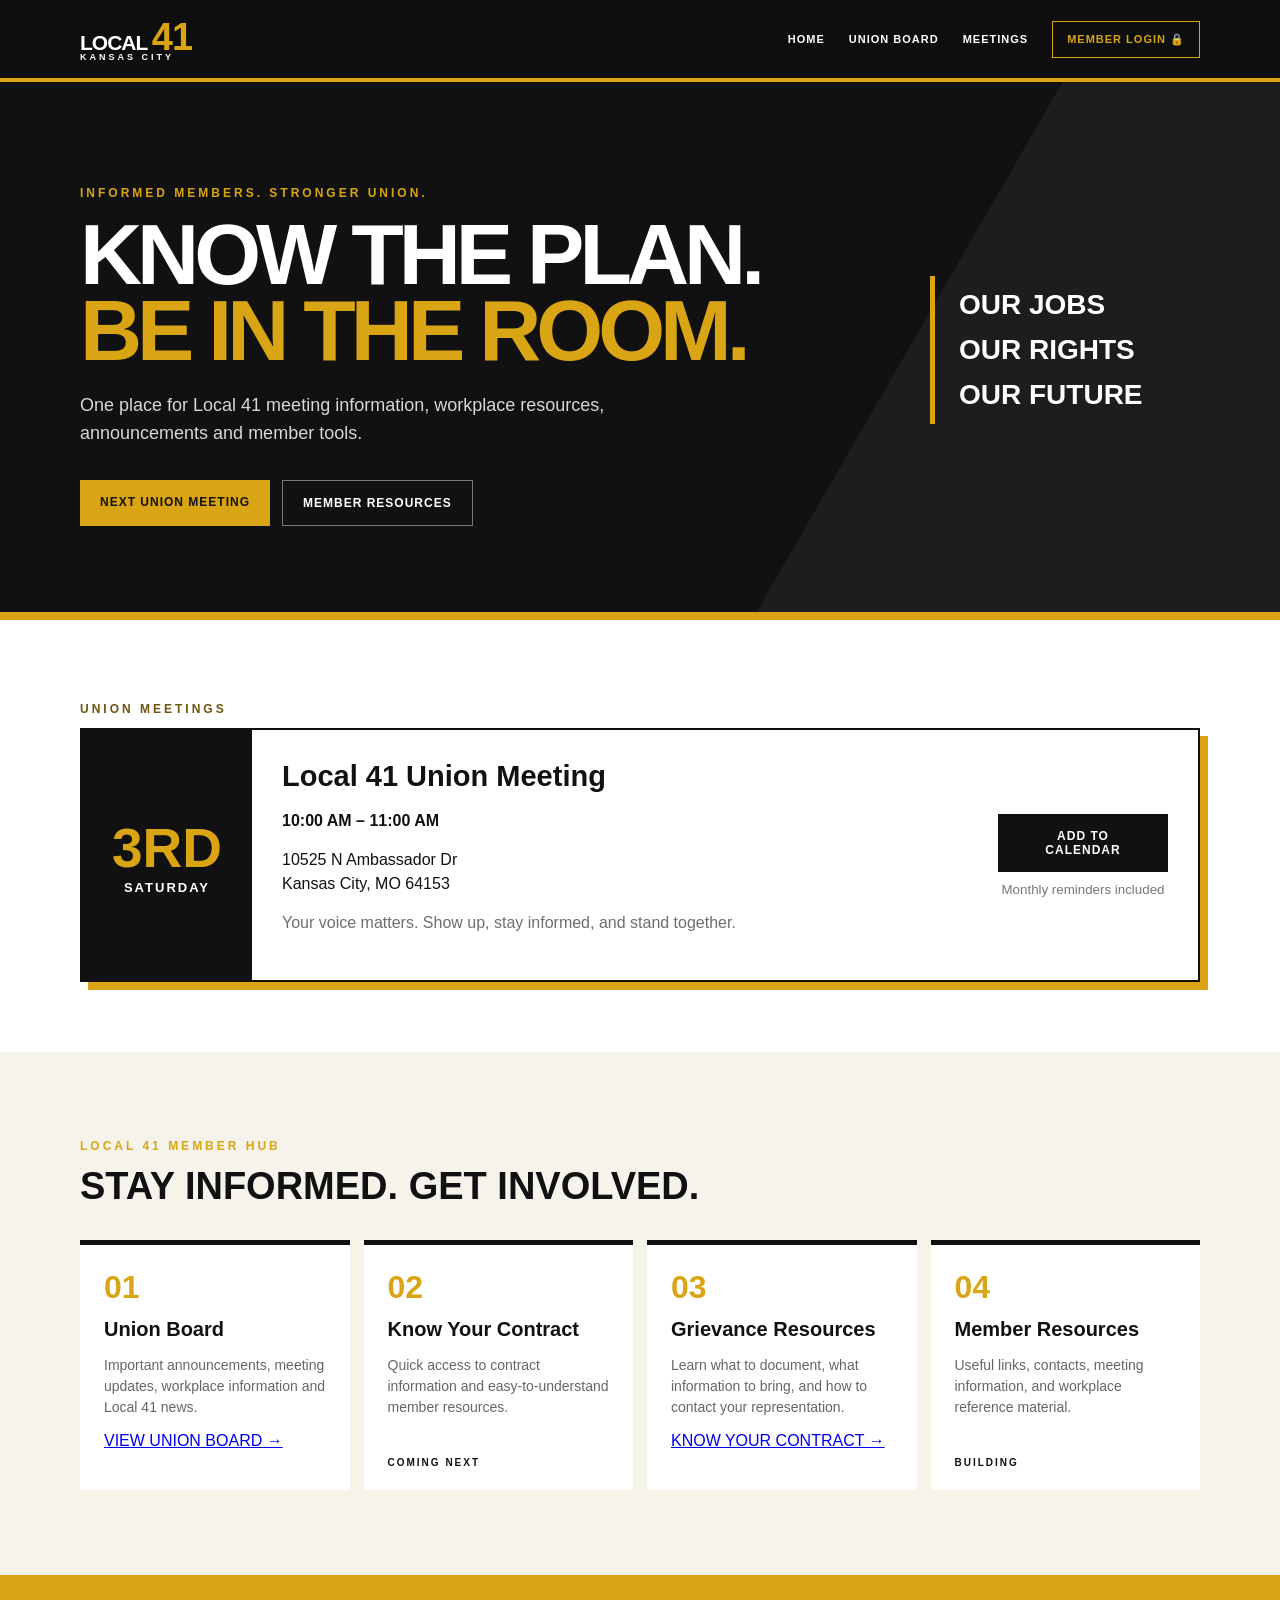
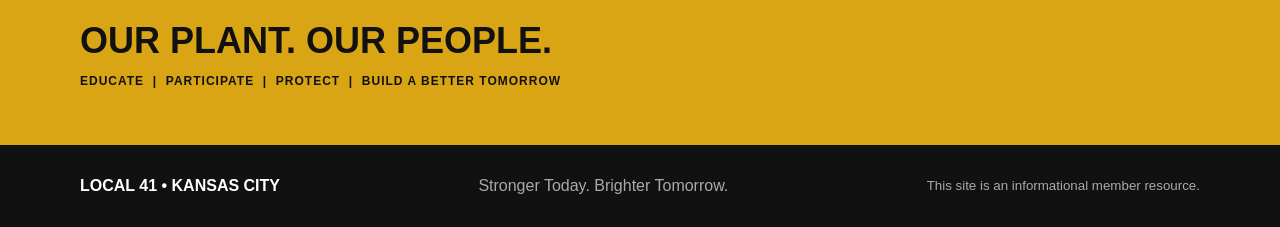
==== index.html @ 480d6f31 "Replace 'COMING NEXT' with contract link" ====
<!doctype html>
<html lang="en">
<head>
  <meta charset="utf-8">
  <meta name="viewport" content="width=device-width,initial-scale=1">
  <meta name="theme-color" content="#111111">

  <title>Local 41 KC | Our Plant. Our People. Our Voice.</title>

  <meta name="description"
        content="Local 41 Kansas City member information, meetings, resources and updates.">

  <link rel="stylesheet" href="style.css">
</head>

<body>

<header class="top">
  <div class="wrap nav">

    <a class="brand" href="#top">
      <span>LOCAL</span> <b>41</b>
      <small>KANSAS CITY</small>
    </a>

    <nav class="nav-links">
  <a href="index.html">HOME</a>
  <a href="board.html">UNION BOARD</a>
  <a href="#meeting">MEETINGS</a>
  <a class="member-login" href="#">MEMBER LOGIN 🔒</a>
</nav>

  </div>
</header>


<main id="top">

  <section class="hero">
    <div class="wrap hero-grid">

      <div>
        <p class="eyebrow">
          INFORMED MEMBERS. STRONGER UNION.
        </p>

        <h1>
          KNOW THE PLAN.<br>
          <em>BE IN THE ROOM.</em>
        </h1>

        <p class="lead">
          One place for Local 41 meeting information,
          workplace resources, announcements and member tools.
        </p>

        <div class="actions">

          <a class="btn gold" href="#meeting">
            NEXT UNION MEETING
          </a>

          <a class="btn outline" href="#resources">
            MEMBER RESOURCES
          </a>

        </div>
      </div>


      <aside class="statement">
        <span>OUR JOBS</span>
        <span>OUR RIGHTS</span>
        <span>OUR FUTURE</span>
      </aside>

    </div>
  </section>


  <section id="meeting" class="meeting">
    <div class="wrap">

      <p class="eyebrow dark">UNION MEETINGS</p>

      <div class="meeting-card">

        <div class="date-box">
          <b>3RD</b>
          <span>SATURDAY</span>
        </div>


        <div class="meeting-info">

          <h2>Local 41 Union Meeting</h2>

          <p>
            <strong>10:00 AM – 11:00 AM</strong>
          </p>

          <p>
            10525 N Ambassador Dr<br>
            Kansas City, MO 64153
          </p>

          <p class="muted">
            Your voice matters. Show up, stay informed,
            and stand together.
          </p>

        </div>


        <div class="meeting-action">

          <a class="btn black"
             href="Local_41_Monthly_Union_Meetings.ics">
            ADD TO CALENDAR
          </a>

          <small>Monthly reminders included</small>

        </div>

      </div>
    </div>
  </section>


  <section class="tools">

    <div class="wrap">

      <p class="eyebrow">LOCAL 41 MEMBER HUB</p>

      <h2>STAY INFORMED. GET INVOLVED.</h2>


      <div class="cards">
        <article>
  <div class="num">01</div>

  <h3>Union Board</h3>

  <p>
    Important announcements, meeting updates,
    workplace information and Local 41 news.
  </p>

  <a class="card-link" href="board.html">
    VIEW UNION BOARD →
  </a>
</article>

        
        <article>
          <div class="num">02</div>

          <h3>Know Your Contract</h3>

          <p>
            Quick access to contract information and
            easy-to-understand member resources.
          </p>

          <span class="soon">COMING NEXT</span>
        </article>


        <article>
          <div class="num">03</div>

          <h3>Grievance Resources</h3>

          <p>
            Learn what to document, what information to bring,
            and how to contact your representation.
          </p>

         <a class="card-link"
   href="contract.html">
  KNOW YOUR CONTRACT →
</a>
        </article>


        <article id="resources">
          <div class="num">04</div>

          <h3>Member Resources</h3>

          <p>
            Useful links, contacts, meeting information,
            and workplace reference material.
          </p>

          <span class="soon">BUILDING</span>
        </article>

      </div>

    </div>
  </section>


  <section class="voice">

    <div class="wrap">

      <h2>
        OUR PLANT. OUR PEOPLE.
        <em>OUR VOICE.</em>
      </h2>

      <p>
        Educate &nbsp;|&nbsp;
        Participate &nbsp;|&nbsp;
        Protect &nbsp;|&nbsp;
        Build a Better Tomorrow
      </p>

    </div>

  </section>

</main>


<footer>

  <div class="wrap">

    <b>LOCAL 41 • KANSAS CITY</b>

    <span>
      Stronger Today. Brighter Tomorrow.
    </span>

    <small>
      This site is an informational member resource.
    </small>

  </div>

</footer>

</body>
</html>
---- style.css ----
:root {
  --black: #111111;
  --gold: #d9a514;
  --paper: #f6f3eb;
  --white: #ffffff;
  --gray: #6e6e6e;
}

* {
  box-sizing: border-box;
}

html {
  scroll-behavior: smooth;
}

body {
  margin: 0;
  font-family: Arial, Helvetica, sans-serif;
  background: var(--paper);
  color: var(--black);
}

.wrap {
  width: min(1120px, calc(100% - 36px));
  margin: auto;
}

/* HEADER */

.top {
  background: #0e0e0e;
  border-bottom: 4px solid var(--gold);
  position: sticky;
  top: 0;
  z-index: 10;
}

.nav {
  height: 78px;
  display: flex;
  align-items: center;
  justify-content: space-between;
}

.brand {
  color: white;
  text-decoration: none;
  font-size: 21px;
  font-weight: 900;
  letter-spacing: -1px;
}

.brand b {
  font-size: 38px;
  color: var(--gold);
}

.brand small {
  display: block;
  font-size: 9px;
  letter-spacing: 3px;
  margin-top: -7px;
}

.nav-btn {
  color: white;
  text-decoration: none;
  border: 1px solid #555;
  padding: 11px 15px;
  font-size: 12px;
  font-weight: 900;
  letter-spacing: 1px;
}

/* HERO */

.hero {
  background:
    linear-gradient(
      120deg,
      #111 0%,
      #111 67%,
      #1d1d1d 67%
    );

  color: white;
  padding: 92px 0 86px;
  border-bottom: 8px solid var(--gold);
}

.hero-grid {
  display: grid;
  grid-template-columns: 1fr 270px;
  gap: 60px;
  align-items: center;
}

.eyebrow {
  color: var(--gold);
  font-size: 12px;
  font-weight: 900;
  letter-spacing: 3px;
}

.hero h1 {
  font-size: clamp(48px, 7vw, 86px);
  line-height: .88;
  margin: 17px 0 24px;
  letter-spacing: -5px;
}

.hero h1 em,
.voice em {
  font-style: normal;
  color: var(--gold);
}

.lead {
  max-width: 650px;
  font-size: 18px;
  line-height: 1.55;
  color: #d7d7d7;
}

.actions {
  display: flex;
  gap: 12px;
  flex-wrap: wrap;
  margin-top: 32px;
}

/* BUTTONS */

.btn {
  display: inline-block;
  padding: 15px 20px;
  text-decoration: none;
  font-size: 12px;
  font-weight: 900;
  letter-spacing: 1px;
  text-align: center;
}

.gold {
  background: var(--gold);
  color: #111;
}

.outline {
  border: 1px solid #777;
  color: white;
}

.black {
  background: #111;
  color: white;
}

/* HERO SIDE MESSAGE */

.statement {
  border-left: 5px solid var(--gold);
  padding-left: 24px;
}

.statement span {
  display: block;
  font-size: 28px;
  font-weight: 900;
  margin: 13px 0;
}

/* MEETING */

.meeting {
  padding: 70px 0;
  background: white;
}

.dark {
  color: #6f5410;
}

.meeting-card {
  border: 2px solid #111;

  display: grid;
  grid-template-columns: 170px 1fr 230px;

  box-shadow: 8px 8px 0 var(--gold);
}

.date-box {
  background: #111;
  color: white;

  display: flex;
  flex-direction: column;
  align-items: center;
  justify-content: center;

  padding: 35px 20px;
}

.date-box b {
  font-size: 55px;
  color: var(--gold);
}

.date-box span {
  font-weight: 900;
  font-size: 13px;
  letter-spacing: 2px;
}

.meeting-info {
  padding: 30px;
}

.meeting-info h2 {
  font-size: 29px;
  margin: 0 0 12px;
}

.meeting-info p {
  line-height: 1.45;
}

.muted {
  color: var(--gray);
}

.meeting-action {
  padding: 30px;

  display: flex;
  flex-direction: column;
  justify-content: center;

  gap: 10px;
}

.meeting-action small {
  text-align: center;
  color: #777;
}

/* MEMBER HUB */

.tools {
  padding: 75px 0 85px;
}

.tools h2 {
  font-size: 38px;
  margin: 8px 0 32px;
}

.cards {
  display: grid;
  grid-template-columns: repeat(4, 1fr);
  gap: 14px;
}

.cards article {
  background: white;
  border-top: 5px solid #111;
  padding: 24px;
  min-height: 250px;
  position: relative;
}

.num {
  color: var(--gold);
  font-size: 32px;
  font-weight: 900;
}

.cards h3 {
  font-size: 20px;
  margin: 12px 0;
}

.cards p {
  color: #666;
  line-height: 1.5;
  font-size: 14px;
}

.soon {
  position: absolute;
  bottom: 22px;
  font-size: 10px;
  font-weight: 900;
  letter-spacing: 2px;
}

/* BOTTOM STATEMENT */

.voice {
  background: var(--gold);
  padding: 45px 0;
}

.voice h2 {
  font-size: 36px;
  margin: 0 0 10px;
}

.voice p {
  font-weight: 900;
  font-size: 12px;
  text-transform: uppercase;
  letter-spacing: 1px;
}

/* FOOTER */

footer {
  background: #111;
  color: white;
  padding: 32px 0;
}

footer .wrap {
  display: flex;
  gap: 20px;
  justify-content: space-between;
  align-items: center;
  flex-wrap: wrap;
}

footer span,
footer small {
  color: #aaa;
}

/* TABLET */

@media (max-width: 780px) {

  .hero {
    padding: 62px 0;
    background: #111;
  }

  .hero-grid {
    grid-template-columns: 1fr;
  }

  .statement {
    display: none;
  }

  .hero h1 {
    letter-spacing: -3px;
  }

  .meeting-card {
    grid-template-columns: 1fr;
    box-shadow: 6px 6px 0 var(--gold);
  }

  .date-box {
    padding: 22px;
  }

  .meeting-action {
    padding-top: 0;
  }

  .cards {
    grid-template-columns: 1fr 1fr;
  }

  .cards article {
    min-height: 220px;
  }
}

/* PHONE */

@media (max-width: 520px) {

  .nav {
    height: 68px;
  }

  .brand b {
    font-size: 31px;
  }

  .hero h1 {
    font-size: 49px;
  }

  .lead {
    font-size: 16px;
  }

  .actions .btn {
    width: 100%;
  }

  .tools h2 {
    font-size: 31px;
  }

  .cards {
    grid-template-columns: 1fr;
  }

  .cards article {
    min-height: 190px;
  }

  .voice h2 {
    font-size: 29px;
  }

  footer .wrap {
    display: block;
  }

  footer span,
  footer small {
    display: block;
    margin-top: 10px;
  }
}
/* =========================================
   LOCAL 41 UNION BOARD
   ========================================= */

.board-hero {
  background: #111;
  color: white;
  padding: 75px 0 65px;
  border-bottom: 8px solid var(--gold);
}

.board-hero h1 {
  font-size: clamp(55px, 8vw, 90px);
  line-height: .9;
  letter-spacing: -5px;
  margin: 12px 0 20px;
}

.board-hero h1 em {
  color: var(--gold);
  font-style: normal;
}

.board-lead {
  color: #d2d2d2;
  font-size: 18px;
  line-height: 1.6;
  max-width: 650px;
}


/* PINNED SECTION */

.board-section {
  background: white;
  padding: 70px 0 80px;
}

.board-heading {
  display: flex;
  justify-content: space-between;
  align-items: end;
  gap: 20px;
  margin-bottom: 30px;
}

.board-heading h2 {
  font-size: 36px;
  margin: 7px 0 0;
}

.live-badge {
  background: var(--gold);
  color: #111;
  padding: 9px 13px;
  font-size: 10px;
  font-weight: 900;
  letter-spacing: 1.5px;
}


/* FEATURED ANNOUNCEMENT */

.announcement {
  display: grid;
  grid-template-columns: 150px 1fr;
  border: 2px solid #111;
  box-shadow: 8px 8px 0 var(--gold);
}

.announcement-date {
  background: #111;
  color: white;
  padding: 35px 20px;

  display: flex;
  flex-direction: column;
  justify-content: flex-start;
  align-items: center;
}

.announcement-date span {
  color: var(--gold);
  font-size: 16px;
  font-weight: 900;
  letter-spacing: 3px;
}

.announcement-date b {
  color: white;
  font-size: 64px;
  line-height: 1;
  margin: 6px 0;
}

.announcement-date small {
  color: #aaa;
  font-size: 12px;
  letter-spacing: 2px;
}

.announcement-body {
  padding: 35px;
}

.announcement-tag {
  display: inline-block;
  color: #111;
  border-bottom: 3px solid var(--gold);
  padding-bottom: 5px;

  font-size: 10px;
  font-weight: 900;
  letter-spacing: 2px;
}

.announcement-body h3 {
  font-size: 31px;
  margin: 15px 0;
}

.announcement-body p {
  color: #5f5f5f;
  line-height: 1.6;
  max-width: 720px;
}

.announcement-location {
  color: #111 !important;
  font-size: 17px;
  border-left: 4px solid var(--gold);
  padding-left: 15px;
  margin: 20px 0;
}

.announcement-body .btn {
  margin-top: 12px;
}


/* LATEST UPDATES */

.latest-updates {
  background: var(--paper);
  padding: 75px 0 85px;
}

.latest-updates h2 {
  font-size: 38px;
  margin: 8px 0 30px;
}

.update-grid {
  display: grid;
  grid-template-columns: repeat(3, 1fr);
  gap: 18px;
}

.update-card {
  background: white;
  border-top: 5px solid #111;
  padding: 27px;
  min-height: 285px;

  transition:
    transform .2s ease,
    box-shadow .2s ease;
}

.update-card:hover {
  transform: translateY(-4px);
  box-shadow: 0 8px 0 var(--gold);
}

.update-date {
  color: #888 !important;
  font-size: 10px !important;
  font-weight: 900;
  letter-spacing: 1.5px;
  margin-top: 18px;
}

.update-card h3 {
  font-size: 22px;
  margin: 10px 0 13px;
}

.update-card p {
  color: #666;
  font-size: 14px;
  line-height: 1.6;
}


/* UNION BOARD MESSAGE */

.board-message {
  background: var(--gold);
  color: #111;
  padding: 55px 0;
}

.board-message p {
  margin: 0 0 13px;
  font-size: 11px;
  font-weight: 900;
  letter-spacing: 2px;
}

.board-message p span {
  margin: 0 8px;
}

.board-message h2 {
  font-size: clamp(30px, 5vw, 48px);
  max-width: 850px;
  line-height: 1;
  margin: 0;
  letter-spacing: -2px;
}

.board-message h2 em {
  display: block;
  color: white;
  font-style: normal;
}


/* UNION BOARD TABLET */

@media (max-width: 780px) {

  .board-hero {
    padding: 55px 0;
  }

  .board-hero h1 {
    letter-spacing: -3px;
  }

  .board-heading {
    align-items: flex-start;
  }

  .announcement {
    grid-template-columns: 120px 1fr;
  }

  .update-grid {
    grid-template-columns: 1fr;
  }

  .update-card {
    min-height: auto;
  }
}


/* UNION BOARD PHONE */

@media (max-width: 520px) {

  .board-hero h1 {
    font-size: 54px;
  }

  .board-heading {
    display: block;
  }

  .board-heading h2 {
    font-size: 29px;
    margin-bottom: 18px;
  }

  .announcement {
    grid-template-columns: 1fr;
    box-shadow: 6px 6px 0 var(--gold);
  }

  .announcement-date {
    padding: 17px;

    flex-direction: row;
    justify-content: center;
    gap: 10px;
  }

  .announcement-date b {
    font-size: 30px;
    margin: 0;
  }

  .announcement-body {
    padding: 25px;
  }

  .announcement-body h3 {
    font-size: 25px;
  }

  .announcement-body .btn {
    width: 100%;
  }

  .latest-updates h2 {
    font-size: 30px;
  }

  .board-message h2 {
    letter-spacing: -1px;
  }

}
/* =========================================
   LOCAL 41 UNION BOARD
   ========================================= */

.board-hero {
  background: #111;
  color: white;
  padding: 75px 0 65px;
  border-bottom: 8px solid var(--gold);
}

.board-hero h1 {
  font-size: clamp(55px, 8vw, 90px);
  line-height: .9;
  letter-spacing: -5px;
  margin: 12px 0 20px;
}

.board-hero h1 em {
  color: var(--gold);
  font-style: normal;
}

.board-lead {
  color: #d2d2d2;
  font-size: 18px;
  line-height: 1.6;
  max-width: 650px;
}


/* PINNED SECTION */

.board-section {
  background: white;
  padding: 70px 0 80px;
}

.board-heading {
  display: flex;
  justify-content: space-between;
  align-items: end;
  gap: 20px;
  margin-bottom: 30px;
}

.board-heading h2 {
  font-size: 36px;
  margin: 7px 0 0;
}

.live-badge {
  background: var(--gold);
  color: #111;
  padding: 9px 13px;
  font-size: 10px;
  font-weight: 900;
  letter-spacing: 1.5px;
}


/* FEATURED ANNOUNCEMENT */

.announcement {
  display: grid;
  grid-template-columns: 150px 1fr;
  border: 2px solid #111;
  box-shadow: 8px 8px 0 var(--gold);
}

.announcement-date {
  background: #111;
  color: white;
  padding: 35px 20px;

  display: flex;
  flex-direction: column;
  justify-content: flex-start;
  align-items: center;
}

.announcement-date span {
  color: var(--gold);
  font-size: 16px;
  font-weight: 900;
  letter-spacing: 3px;
}

.announcement-date b {
  color: white;
  font-size: 64px;
  line-height: 1;
  margin: 6px 0;
}

.announcement-date small {
  color: #aaa;
  font-size: 12px;
  letter-spacing: 2px;
}

.announcement-body {
  padding: 35px;
}

.announcement-tag {
  display: inline-block;
  color: #111;
  border-bottom: 3px solid var(--gold);
  padding-bottom: 5px;

  font-size: 10px;
  font-weight: 900;
  letter-spacing: 2px;
}

.announcement-body h3 {
  font-size: 31px;
  margin: 15px 0;
}

.announcement-body p {
  color: #5f5f5f;
  line-height: 1.6;
  max-width: 720px;
}

.announcement-location {
  color: #111 !important;
  font-size: 17px;
  border-left: 4px solid var(--gold);
  padding-left: 15px;
  margin: 20px 0;
}

.announcement-body .btn {
  margin-top: 12px;
}


/* LATEST UPDATES */

.latest-updates {
  background: var(--paper);
  padding: 75px 0 85px;
}

.latest-updates h2 {
  font-size: 38px;
  margin: 8px 0 30px;
}

.update-grid {
  display: grid;
  grid-template-columns: repeat(3, 1fr);
  gap: 18px;
}

.update-card {
  background: white;
  border-top: 5px solid #111;
  padding: 27px;
  min-height: 285px;

  transition:
    transform .2s ease,
    box-shadow .2s ease;
}

.update-card:hover {
  transform: translateY(-4px);
  box-shadow: 0 8px 0 var(--gold);
}

.update-date {
  color: #888 !important;
  font-size: 10px !important;
  font-weight: 900;
  letter-spacing: 1.5px;
  margin-top: 18px;
}

.update-card h3 {
  font-size: 22px;
  margin: 10px 0 13px;
}

.update-card p {
  color: #666;
  font-size: 14px;
  line-height: 1.6;
}


/* UNION BOARD MESSAGE */

.board-message {
  background: var(--gold);
  color: #111;
  padding: 55px 0;
}

.board-message p {
  margin: 0 0 13px;
  font-size: 11px;
  font-weight: 900;
  letter-spacing: 2px;
}

.board-message p span {
  margin: 0 8px;
}

.board-message h2 {
  font-size: clamp(30px, 5vw, 48px);
  max-width: 850px;
  line-height: 1;
  margin: 0;
  letter-spacing: -2px;
}

.board-message h2 em {
  display: block;
  color: white;
  font-style: normal;
}


/* UNION BOARD TABLET */

@media (max-width: 780px) {

  .board-hero {
    padding: 55px 0;
  }

  .board-hero h1 {
    letter-spacing: -3px;
  }

  .board-heading {
    align-items: flex-start;
  }

  .announcement {
    grid-template-columns: 120px 1fr;
  }

  .update-grid {
    grid-template-columns: 1fr;
  }

  .update-card {
    min-height: auto;
  }
}


/* UNION BOARD PHONE */

@media (max-width: 520px) {

  .board-hero h1 {
    font-size: 54px;
  }

  .board-heading {
    display: block;
  }

  .board-heading h2 {
    font-size: 29px;
    margin-bottom: 18px;
  }

  .announcement {
    grid-template-columns: 1fr;
    box-shadow: 6px 6px 0 var(--gold);
  }

  .announcement-date {
    padding: 17px;

    flex-direction: row;
    justify-content: center;
    gap: 10px;
  }

  .announcement-date b {
    font-size: 30px;
    margin: 0;
  }

  .announcement-body {
    padding: 25px;
  }

  .announcement-body h3 {
    font-size: 25px;
  }

  .announcement-body .btn {
    width: 100%;
  }

  .latest-updates h2 {
    font-size: 30px;
  }

  .board-message h2 {
    letter-spacing: -1px;
  }

}
/* =========================================
   SITE NAVIGATION
   ========================================= */

.nav-links {
  display: flex;
  align-items: center;
  gap: 24px;
}

.nav-links a {
  color: white;
  text-decoration: none;
  font-size: 11px;
  font-weight: 900;
  letter-spacing: 1px;
  transition: color .2s ease;
}

.nav-links a:hover {
  color: var(--gold);
}

.nav-links .member-login {
  border: 1px solid var(--gold);
  color: var(--gold);
  padding: 11px 14px;
}

.nav-links .member-login:hover {
  background: var(--gold);
  color: #111;
}


/* TABLET / PHONE NAV */

@media (max-width: 720px) {

  .nav {
    height: auto;
    min-height: 72px;
    padding: 12px 0;
    gap: 15px;
  }

  .nav-links {
    gap: 8px;
  }

  .nav-links a {
    display: none;
  }

  .nav-links a[href*="meeting"],
  .nav-links .member-login {
    display: block;
  }

  .nav-links a[href*="meeting"] {
    font-size: 10px;
  }

  .nav-links .member-login {
    font-size: 9px;
    padding: 9px 10px;
  }
}


@media (max-width: 430px) {

  .brand span {
    font-size: 16px;
  }

  .brand b {
    font-size: 29px;
  }

  .brand small {
    font-size: 7px;
    letter-spacing: 2px;
  }

  .nav-links {
    gap: 6px;
  }

  .nav-links a[href*="meeting"] {
    display: none;
  }
}
/* =========================================
   KNOW YOUR CONTRACT
   ========================================= */

.contract-hero {
  background: #111;
  color: white;
  padding: 80px 0 70px;
  border-bottom: 8px solid var(--gold);
}

.contract-hero h1 {
  font-size: clamp(50px, 8vw, 88px);
  line-height: .9;
  letter-spacing: -5px;
  margin: 15px 0 22px;
}

.contract-hero h1 em {
  color: var(--gold);
  font-style: normal;
}

.contract-lead {
  color: #d2d2d2;
  font-size: 18px;
  line-height: 1.6;
  max-width: 700px;
}


/* SEARCH */

.contract-search-section {
  background: var(--gold);
  padding: 35px 0;
}

.contract-search-section label {
  display: block;
  font-size: 11px;
  font-weight: 900;
  letter-spacing: 2px;
  margin-bottom: 10px;
}

.contract-search-section input {
  width: 100%;
  padding: 18px;
  border: 2px solid #111;
  background: white;
  font-size: 16px;
}

.topic-links {
  display: flex;
  flex-wrap: wrap;
  gap: 9px;
  margin-top: 15px;
}

.topic-links button {
  border: 1px solid #111;
  background: transparent;
  padding: 9px 12px;
  font-size: 10px;
  font-weight: 900;
  cursor: pointer;
}

.topic-links button:hover {
  background: #111;
  color: white;
}


/* CONTRACT SECTIONS */

.contract-section {
  background: white;
  padding: 65px 0;
}

.contract-section.alt {
  background: var(--paper);
}

.contract-heading {
  display: flex;
  justify-content: space-between;
  align-items: end;
  gap: 20px;
  margin-bottom: 24px;
}

.article-number {
  color: var(--gold);
  font-size: 12px;
  font-weight: 900;
  letter-spacing: 3px;
  margin: 0;
}

.contract-heading h2 {
  font-size: 36px;
  margin: 8px 0 0;
}

.contract-tag {
  background: #111;
  color: white;
  padding: 9px 12px;
  font-size: 10px;
  font-weight: 900;
  letter-spacing: 1px;
}

.contract-panel {
  border: 2px solid #111;
}

.member-guide {
  padding: 30px;
}

.guide-label {
  color: #765c0b;
  font-size: 10px;
  font-weight: 900;
  letter-spacing: 2px;
}

.member-guide h3 {
  font-size: 27px;
  margin: 10px 0 14px;
}

.member-guide p {
  color: #5e5e5e;
  line-height: 1.6;
  max-width: 850px;
}


/* READ ALOUD */

.read-controls {
  background: #111;
  padding: 15px 30px;

  display: flex;
  flex-wrap: wrap;
  gap: 9px;
}

.read-controls button {
  background: transparent;
  color: white;
  border: 1px solid #777;
  padding: 10px 12px;
  font-size: 10px;
  font-weight: 900;
  cursor: pointer;
}

.read-controls button:hover {
  border-color: var(--gold);
  color: var(--gold);
}


/* EXPAND CONTRACT */

.contract-panel details {
  border-top: 2px solid #111;
}

.contract-panel summary {
  cursor: pointer;
  padding: 20px 30px;
  font-size: 11px;
  font-weight: 900;
  letter-spacing: 1.5px;
}

.contract-panel summary:hover {
  background: var(--gold);
}

.contract-language {
  background: #f8f8f8;
  padding: 10px 30px 30px;
}

.contract-language p {
  max-width: 850px;
  line-height: 1.7;
}


/* NOTICE */

.contract-notice {
  background: var(--gold);
  padding: 50px 0;
}

.contract-notice h2 {
  font-size: 30px;
  margin: 0 0 12px;
}

.contract-notice p {
  max-width: 800px;
  line-height: 1.6;
}


/* CONTRACT MOBILE */

@media (max-width: 600px) {

  .contract-hero {
    padding: 55px 0;
  }

  .contract-hero h1 {
    font-size: 49px;
    letter-spacing: -3px;
  }

  .contract-heading {
    display: block;
  }

  .contract-heading h2 {
    font-size: 28px;
    margin-bottom: 15px;
  }

  .contract-tag {
    display: inline-block;
  }

  .member-guide {
    padding: 23px;
  }

  .read-controls {
    padding: 15px 23px;
  }

  .read-controls button {
    width: 100%;
  }

  .contract-panel summary {
    padding: 18px 23px;
  }

  .contract-language {
    padding: 5px 23px 25px;
  }
}
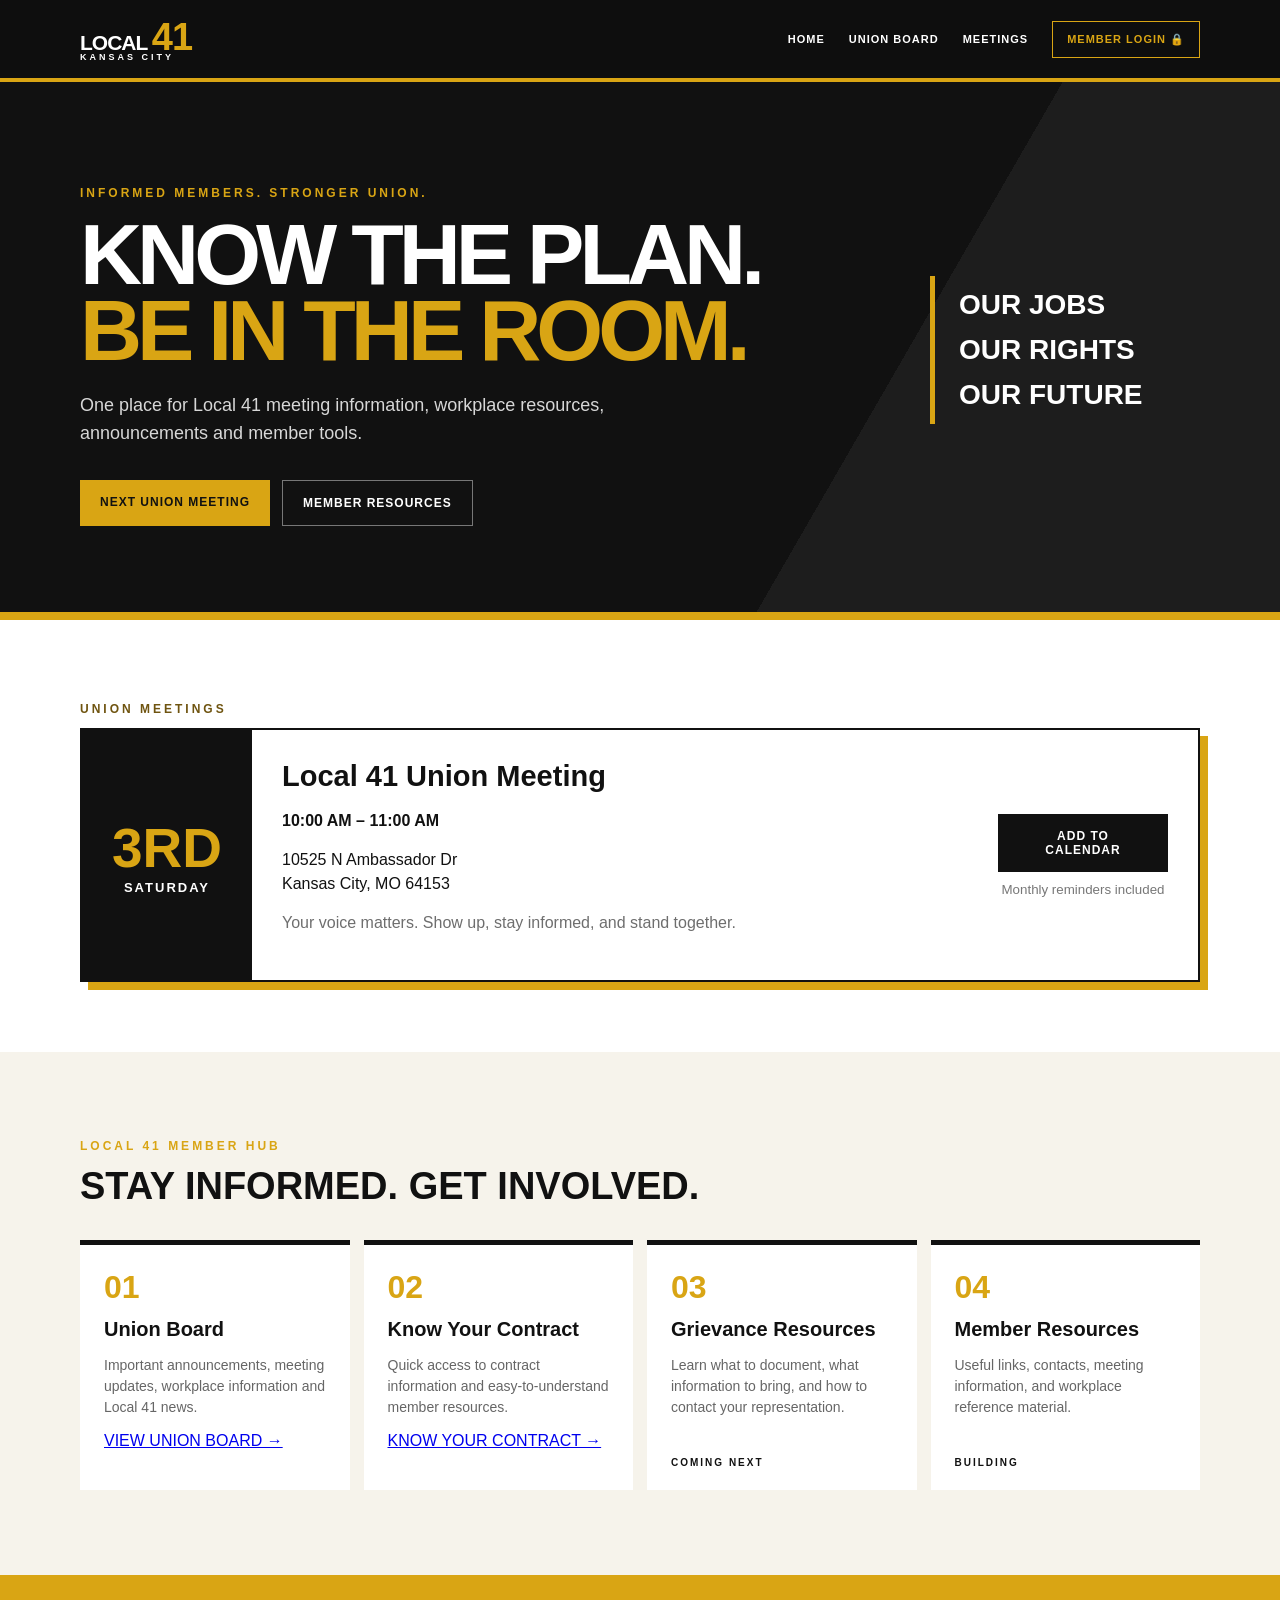
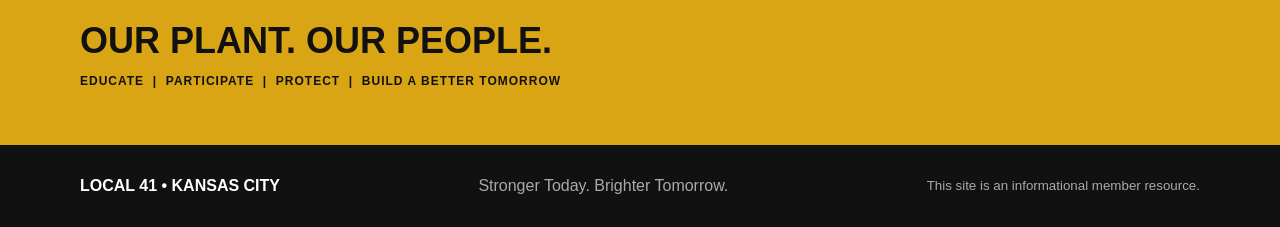
==== commit 74e90ae4: "Refactor articles 02 and 03 in index.html Reformatted HTML structure for articles 02 and 03, improvi" ====
--- a/index.html
+++ b/index.html
@@ -154,35 +154,35 @@
 </article>
 
         
-        <article>
-          <div class="num">02</div>
-
-          <h3>Know Your Contract</h3>
-
-          <p>
-            Quick access to contract information and
-            easy-to-understand member resources.
-          </p>
-
-          <span class="soon">COMING NEXT</span>
-        </article>
-
-
-        <article>
-          <div class="num">03</div>
-
-          <h3>Grievance Resources</h3>
-
-          <p>
-            Learn what to document, what information to bring,
-            and how to contact your representation.
-          </p>
-
-         <a class="card-link"
-   href="contract.html">
-  KNOW YOUR CONTRACT →
-</a>
-        </article>
+       <article>
+  <div class="num">02</div>
+
+  <h3>Know Your Contract</h3>
+
+  <p>
+    Quick access to contract information and
+    easy-to-understand member resources.
+  </p>
+
+  <a class="card-link"
+     href="contract.html">
+    KNOW YOUR CONTRACT →
+  </a>
+</article>
+
+
+       <article>
+  <div class="num">03</div>
+
+  <h3>Grievance Resources</h3>
+
+  <p>
+    Learn what to document, what information to bring,
+    and how to contact your representation.
+  </p>
+
+  <span class="soon">COMING NEXT</span>
+</article>
 
 
         <article id="resources">
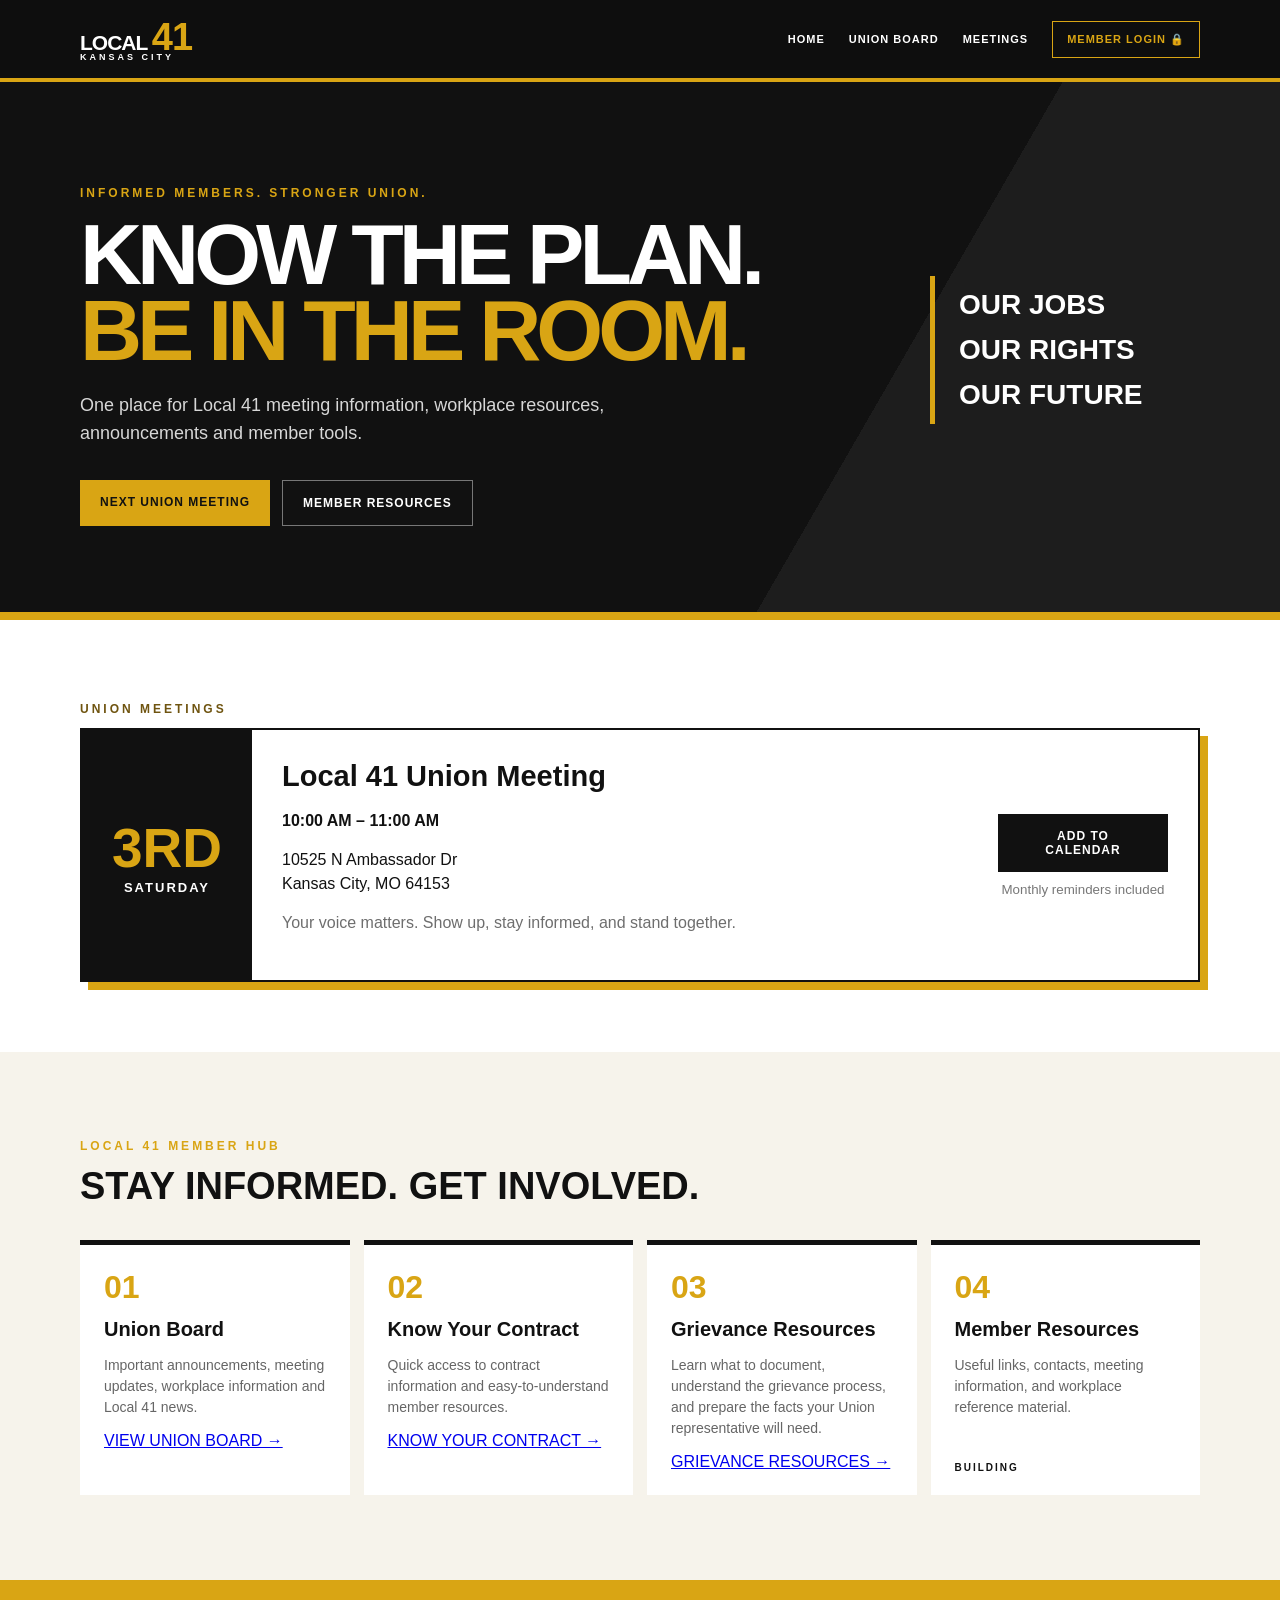
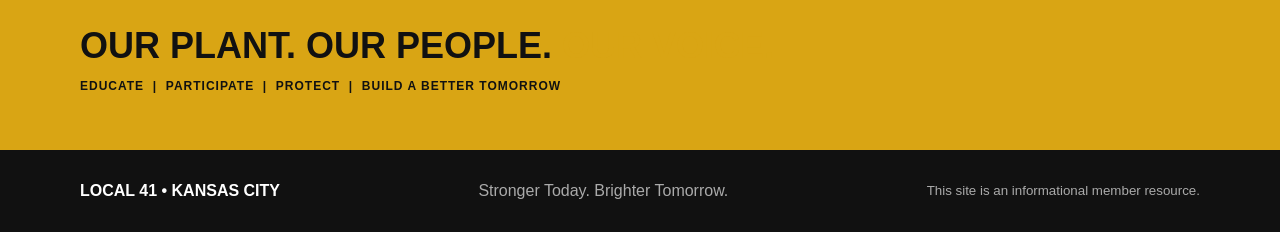
==== commit 3c35cbb0: "Revise grievance resources text and add link" ====
--- a/index.html
+++ b/index.html
@@ -177,11 +177,13 @@
   <h3>Grievance Resources</h3>
 
   <p>
-    Learn what to document, what information to bring,
-    and how to contact your representation.
+    Learn what to document, understand the grievance process,
+    and prepare the facts your Union representative will need.
   </p>
 
-  <span class="soon">COMING NEXT</span>
+  <a class="card-link" href="grievance.html">
+    GRIEVANCE RESOURCES →
+  </a>
 </article>
 
 
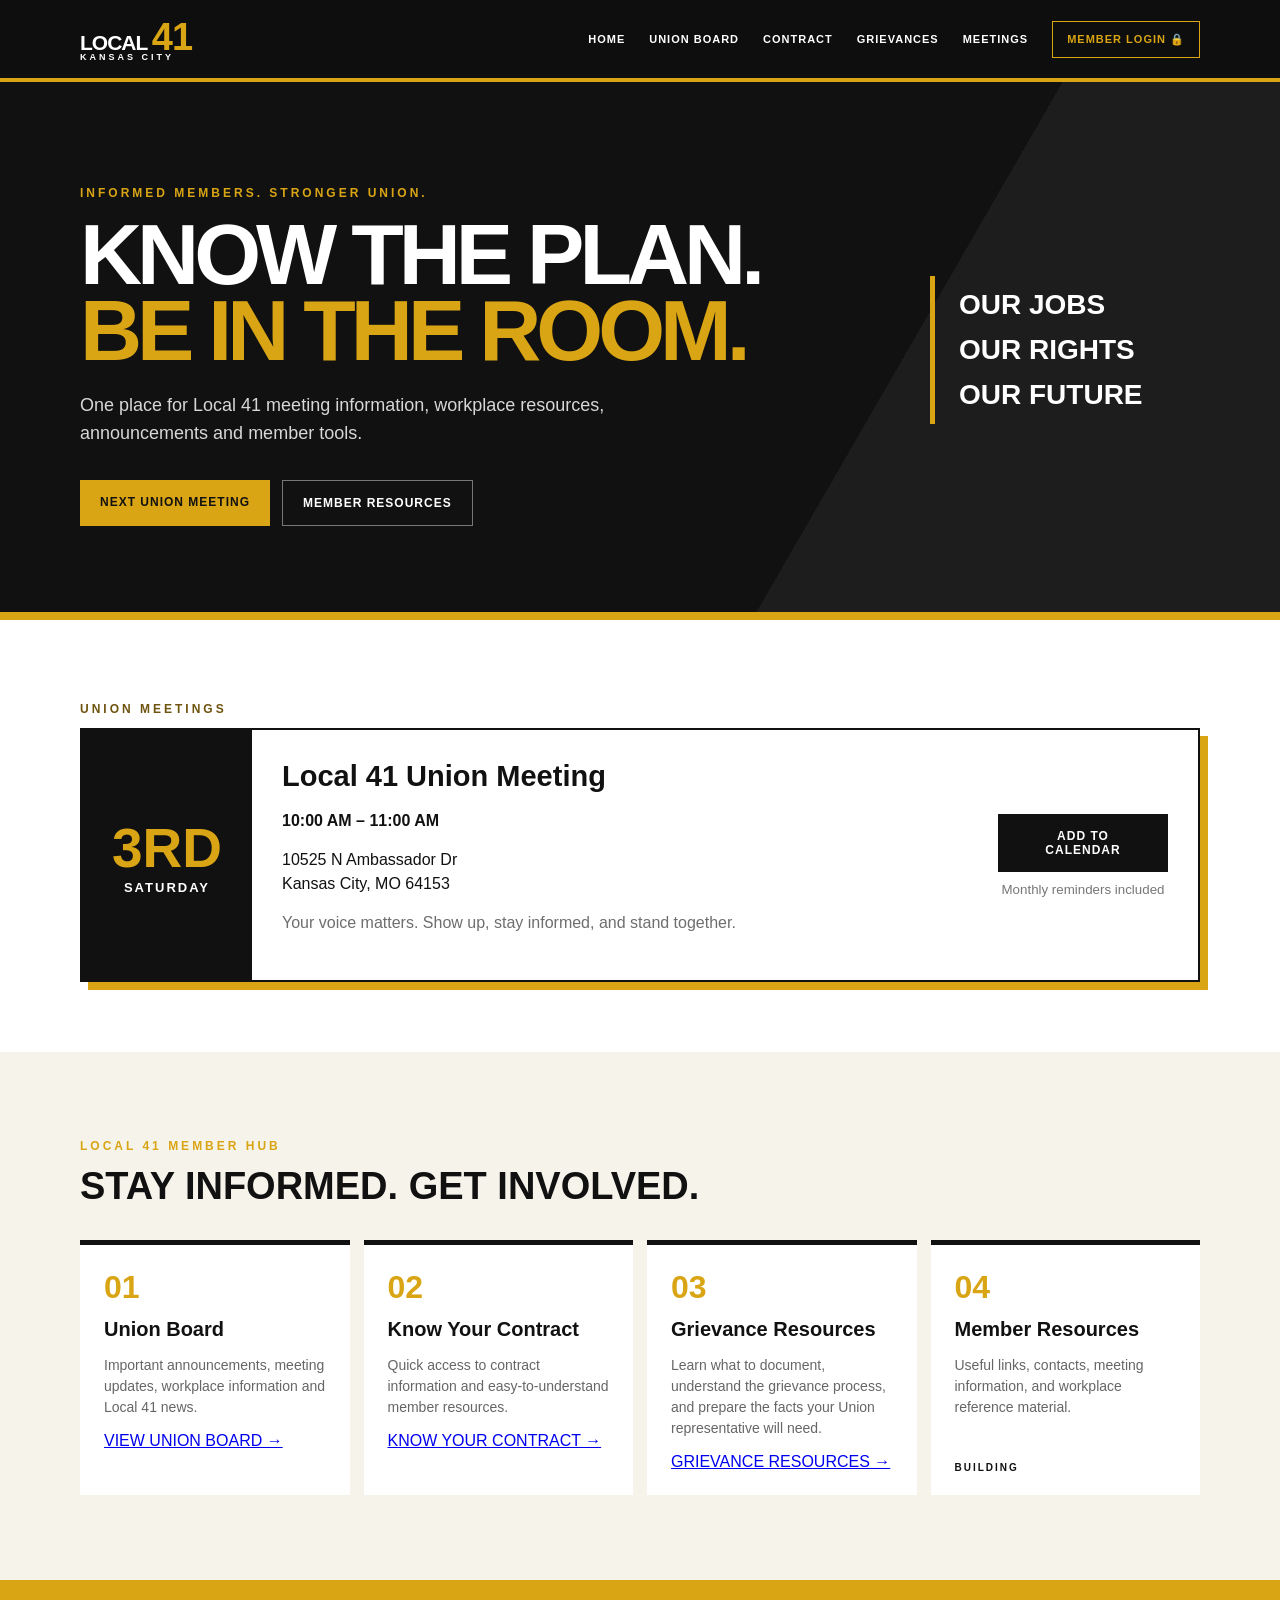
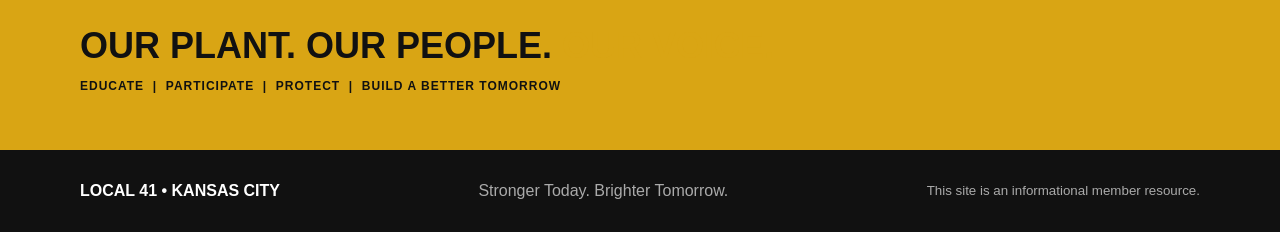
==== commit 735c6448: "Add links to CONTRACT and GRIEVANCES in navigation" ====
--- a/index.html
+++ b/index.html
@@ -26,6 +26,8 @@
     <nav class="nav-links">
   <a href="index.html">HOME</a>
   <a href="board.html">UNION BOARD</a>
+  <a href="contract.html">CONTRACT</a>
+  <a href="grievance.html">GRIEVANCES</a>
   <a href="#meeting">MEETINGS</a>
   <a class="member-login" href="#">MEMBER LOGIN 🔒</a>
 </nav>
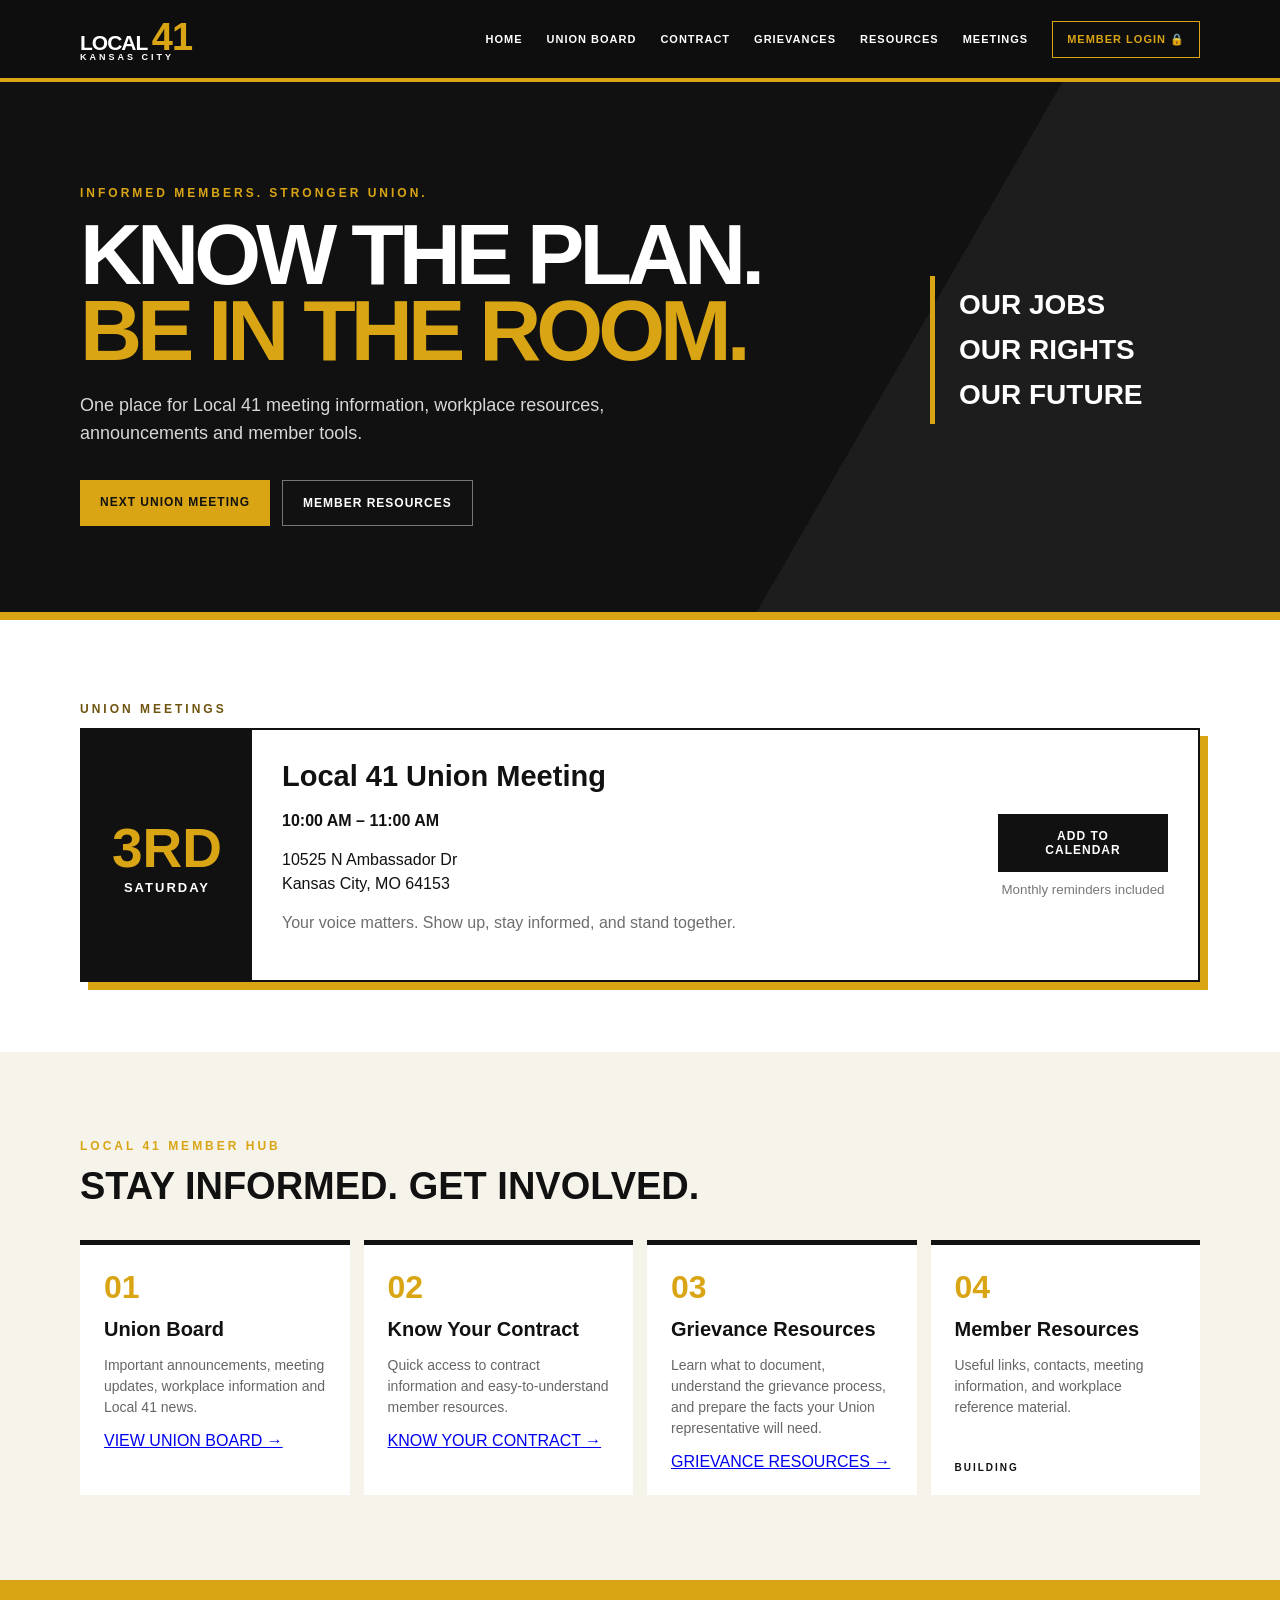
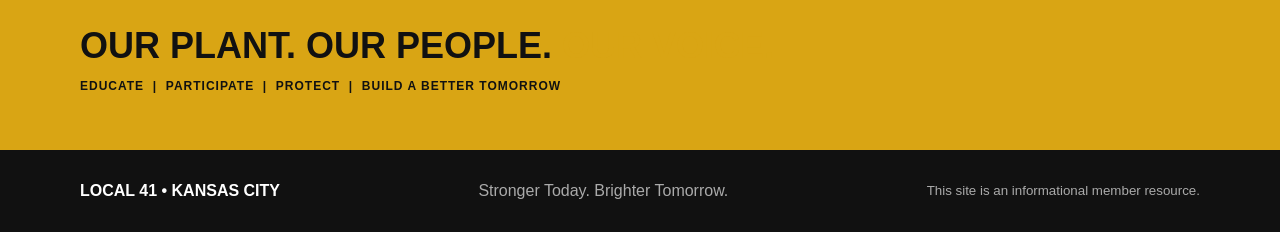
==== commit 561ccde1: "Add 'RESOURCES' link and update 'MEETINGS' link" ====
--- a/index.html
+++ b/index.html
@@ -28,7 +28,8 @@
   <a href="board.html">UNION BOARD</a>
   <a href="contract.html">CONTRACT</a>
   <a href="grievance.html">GRIEVANCES</a>
-  <a href="#meeting">MEETINGS</a>
+  <a href="resources.html">RESOURCES</a>
+  <a href="index.html#meeting">MEETINGS</a>
   <a class="member-login" href="#">MEMBER LOGIN 🔒</a>
 </nav>
 
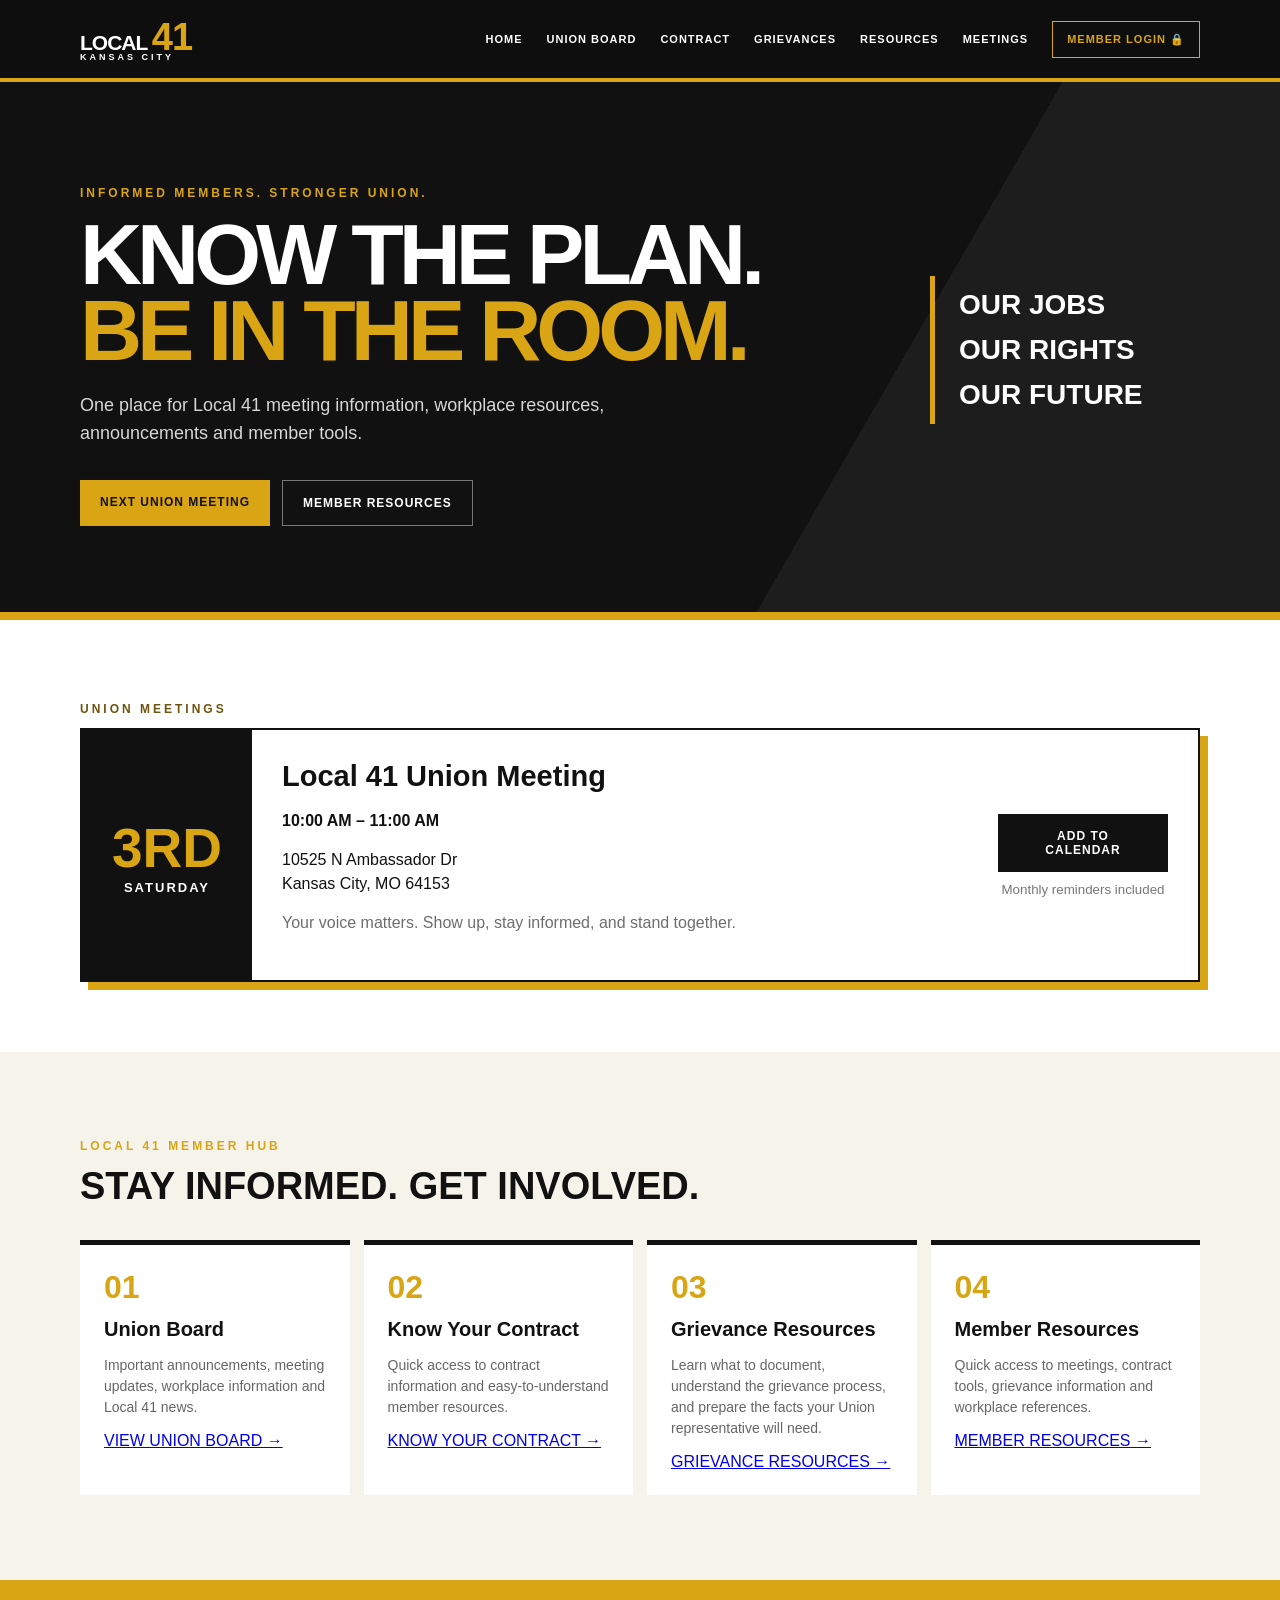
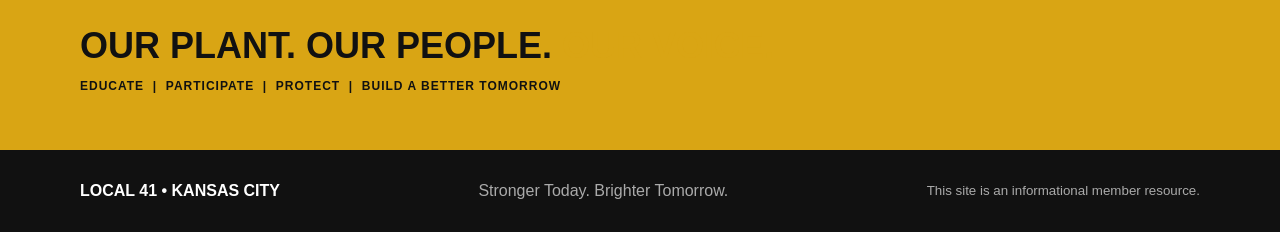
==== commit 6a561cdf: "Refactor member resources section in index.html Removed duplicate article section and updated conten" ====
--- a/index.html
+++ b/index.html
@@ -189,20 +189,22 @@
   </a>
 </article>
 
-
-        <article id="resources">
-          <div class="num">04</div>
-
-          <h3>Member Resources</h3>
-
-          <p>
-            Useful links, contacts, meeting information,
-            and workplace reference material.
-          </p>
-
-          <span class="soon">BUILDING</span>
-        </article>
-
+<article id="resources">
+  <div class="num">04</div>
+
+  <h3>Member Resources</h3>
+
+  <p>
+    Quick access to meetings, contract tools,
+    grievance information and workplace references.
+  </p>
+
+  <a class="card-link"
+     href="resources.html">
+    MEMBER RESOURCES →
+  </a>
+</article>
+        
       </div>
 
     </div>
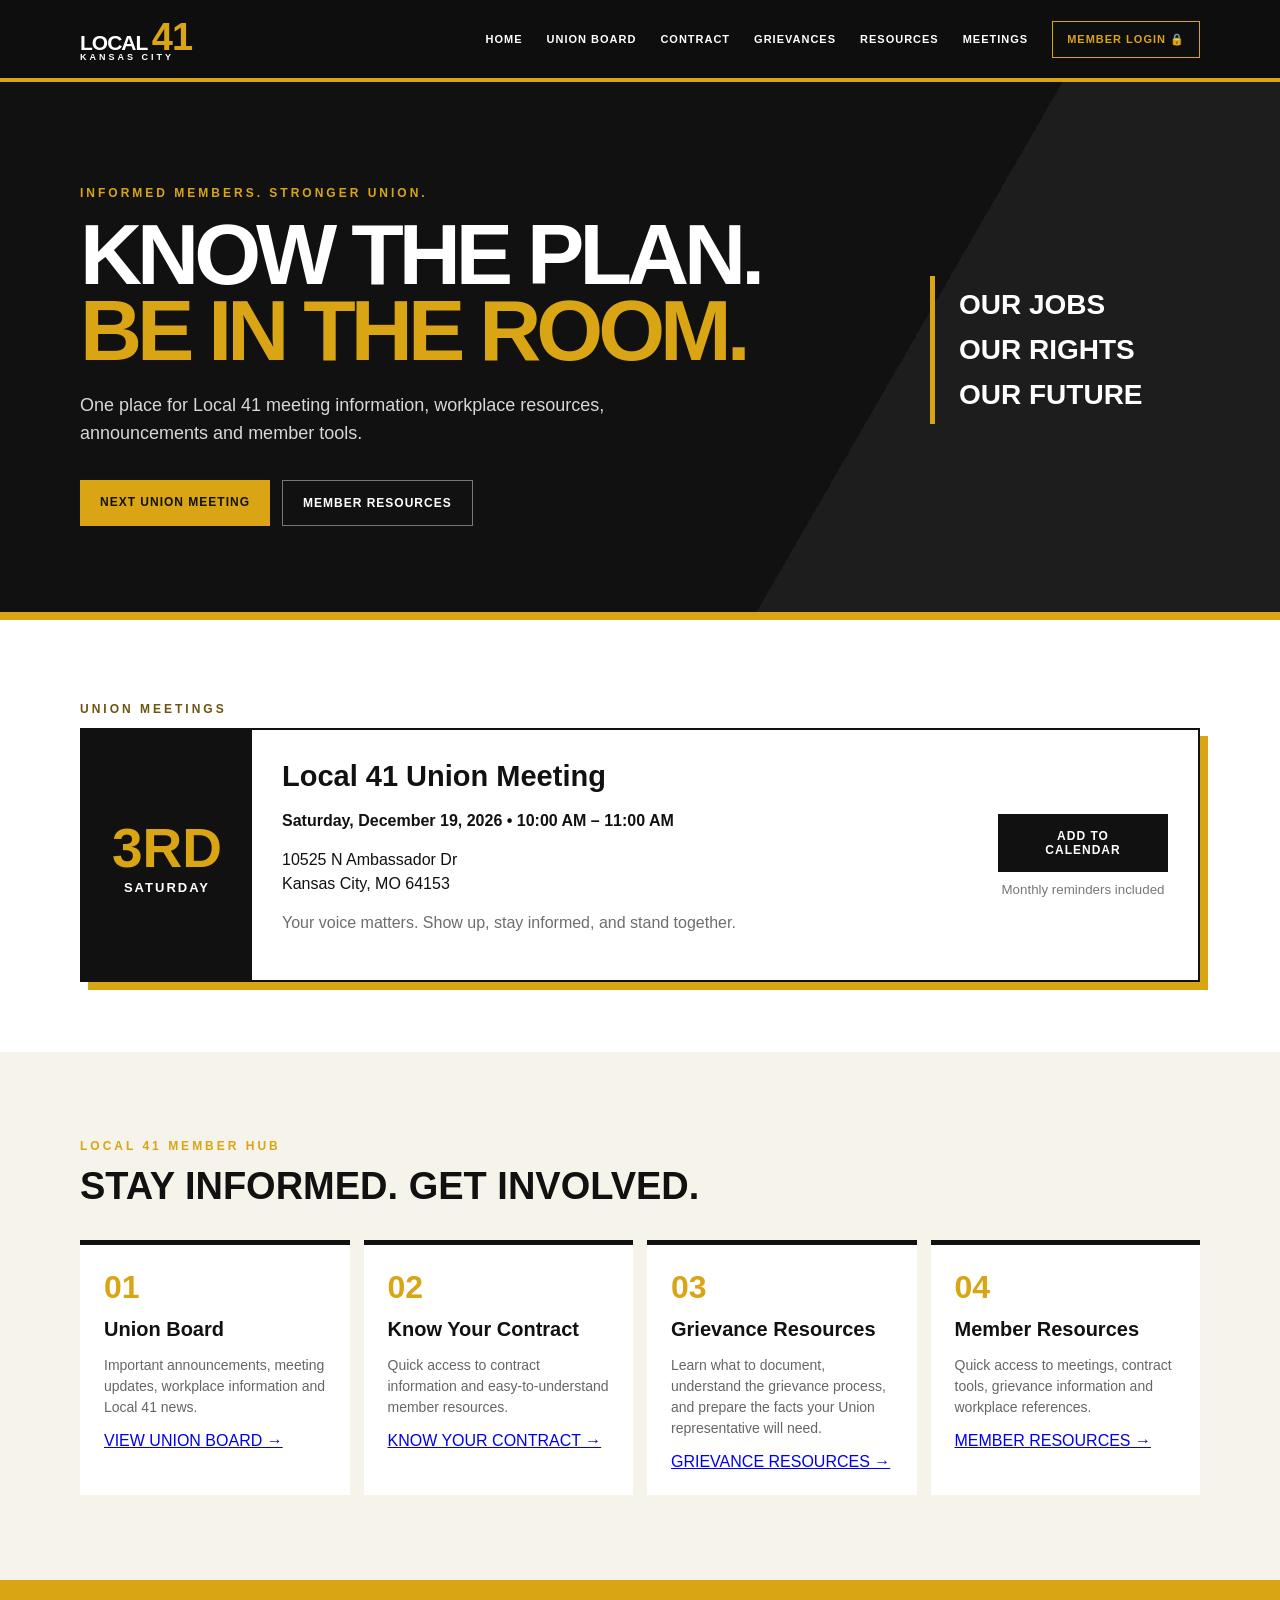
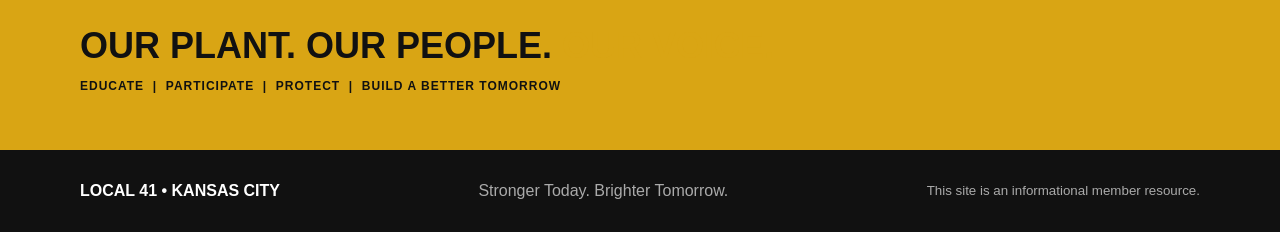
==== commit 3fe6e868: "Update meeting information and calendar link" ====
--- a/index.html
+++ b/index.html
@@ -30,7 +30,7 @@
   <a href="grievance.html">GRIEVANCES</a>
   <a href="resources.html">RESOURCES</a>
   <a href="index.html#meeting">MEETINGS</a>
-  <a class="member-login" href="#">MEMBER LOGIN 🔒</a>
+ <a class="member-login" href="login.html"> MEMBER LOGIN 🔒</a>
 </nav>
 
   </div>
@@ -98,9 +98,7 @@
 
           <h2>Local 41 Union Meeting</h2>
 
-          <p>
-            <strong>10:00 AM – 11:00 AM</strong>
-          </p>
+          <p><strong data-next-meeting-full>Loading next meeting...</strong></p>
 
           <p>
             10525 N Ambassador Dr<br>
@@ -117,8 +115,7 @@
 
         <div class="meeting-action">
 
-          <a class="btn black"
-             href="Local_41_Monthly_Union_Meetings.ics">
+          <a class="btn black" href="#" data-union-calendar>
             ADD TO CALENDAR
           </a>
 
@@ -251,6 +248,6 @@
   </div>
 
 </footer>
-
+<script src="meeting.js"></script>
 </body>
 </html>
--- a/style.css
+++ b/style.css
@@ -1414,3 +1414,883 @@
     padding: 5px 23px 25px;
   }
 }
+/* =========================================
+   MEMBER AUTH
+   ========================================= */
+
+.auth-section {
+  padding: 70px 0 90px;
+  background: var(--paper);
+}
+
+
+.auth-grid {
+  display: grid;
+  grid-template-columns: 1fr 1fr;
+  gap: 22px;
+}
+
+
+.auth-card {
+  background: white;
+  border: 2px solid #111;
+  border-top: 7px solid #111;
+  padding: 34px;
+}
+
+
+.auth-card.gold-card {
+  border-top-color: var(--gold);
+}
+
+
+.auth-card h2 {
+  font-size: 34px;
+  margin: 8px 0 12px;
+}
+
+
+.auth-intro {
+  color: #666;
+  line-height: 1.6;
+  margin-bottom: 28px;
+}
+
+
+.auth-form {
+  display: flex;
+  flex-direction: column;
+}
+
+
+.auth-form label {
+  font-size: 10px;
+  font-weight: 900;
+  letter-spacing: 1.5px;
+  margin: 15px 0 7px;
+}
+
+
+.auth-form input,
+.auth-form select {
+  width: 100%;
+  padding: 14px 15px;
+  border: 2px solid #ccc;
+  background: white;
+  font-size: 16px;
+}
+
+
+.auth-form input:focus,
+.auth-form select:focus {
+  border-color: var(--gold);
+  outline: none;
+}
+
+
+.auth-submit {
+  margin-top: 24px;
+  border: 0;
+  background: #111;
+  color: white;
+  padding: 16px;
+  font-size: 11px;
+  font-weight: 900;
+  letter-spacing: 1px;
+  cursor: pointer;
+}
+
+
+.auth-submit:hover {
+  background: var(--gold);
+  color: #111;
+}
+
+
+.auth-link-button {
+  border: 0;
+  background: transparent;
+  color: #666;
+  font-size: 10px;
+  font-weight: 900;
+  margin-top: 15px;
+  cursor: pointer;
+}
+
+
+.auth-link-button:hover {
+  color: #111;
+}
+
+
+.auth-message {
+  display: none;
+  padding: 16px 18px;
+  margin-bottom: 22px;
+  border: 2px solid #111;
+  background: white;
+  line-height: 1.5;
+  font-weight: 700;
+}
+
+
+.auth-message:not(:empty) {
+  display: block;
+}
+
+
+.auth-message.success {
+  border-left: 8px solid #238636;
+}
+
+
+.auth-message.warning {
+  border-left: 8px solid var(--gold);
+}
+
+
+.auth-message.error {
+  border-left: 8px solid #b42318;
+}
+
+
+@media (max-width: 760px) {
+
+  .auth-grid {
+    grid-template-columns: 1fr;
+  }
+
+  .auth-card {
+    padding: 25px;
+  }
+
+}
+/* =========================================
+   ADMIN DASHBOARD
+   ========================================= */
+
+.admin-hidden {
+  display: none;
+}
+
+
+.admin-hero {
+  background: #111;
+  color: white;
+  padding: 70px 0 60px;
+  border-bottom: 8px solid var(--gold);
+}
+
+
+.admin-hero h1 {
+  font-size: clamp(52px, 8vw, 88px);
+  line-height: .9;
+  letter-spacing: -5px;
+  margin: 14px 0 20px;
+}
+
+
+.admin-hero h1 em {
+  color: var(--gold);
+  font-style: normal;
+}
+
+
+.admin-lead {
+  color: #ccc;
+  max-width: 700px;
+  font-size: 18px;
+  line-height: 1.6;
+}
+
+
+.admin-user-line {
+  margin-top: 28px;
+  font-size: 11px;
+  font-weight: 900;
+  letter-spacing: 1.5px;
+}
+
+
+.admin-user-line strong {
+  color: var(--gold);
+  margin-left: 7px;
+}
+
+
+.admin-user-line span {
+  display: inline-block;
+  margin-left: 12px;
+  padding: 6px 9px;
+  border: 1px solid #555;
+  color: #ccc;
+}
+
+
+.admin-main {
+  padding: 55px 0 90px;
+}
+
+
+.admin-summary {
+  display: grid;
+  grid-template-columns:
+    repeat(4, 1fr);
+  gap: 14px;
+  margin-bottom: 40px;
+}
+
+
+.admin-summary article {
+  background: white;
+  border-top: 5px solid #111;
+  padding: 23px;
+}
+
+
+.admin-summary span {
+  display: block;
+  font-size: 10px;
+  font-weight: 900;
+  letter-spacing: 2px;
+  color: #777;
+}
+
+
+.admin-summary strong {
+  display: block;
+  color: var(--gold);
+  font-size: 42px;
+  margin: 8px 0 4px;
+}
+
+
+.admin-summary small {
+  color: #666;
+}
+
+
+.admin-panel {
+  background: white;
+  border: 2px solid #111;
+  margin-bottom: 55px;
+}
+
+
+.admin-panel-heading {
+  display: flex;
+  justify-content: space-between;
+  align-items: end;
+  gap: 20px;
+  padding: 28px 30px 10px;
+}
+
+
+.admin-panel-heading h2 {
+  font-size: 34px;
+  margin: 8px 0 0;
+}
+
+
+.admin-panel-intro {
+  color: #666;
+  line-height: 1.5;
+  padding: 0 30px 22px;
+  margin: 0;
+}
+
+
+.admin-refresh {
+  background: #111;
+  color: white;
+  border: 0;
+  padding: 11px 14px;
+  font-size: 10px;
+  font-weight: 900;
+  cursor: pointer;
+}
+
+
+.admin-refresh:hover {
+  background: var(--gold);
+  color: #111;
+}
+
+
+.member-request-list {
+  border-top: 2px solid #111;
+}
+
+
+.member-request-card {
+  padding: 28px 30px;
+  border-bottom: 1px solid #ddd;
+}
+
+
+.member-request-card:last-child {
+  border-bottom: 0;
+}
+
+
+.request-header {
+  display: flex;
+  justify-content: space-between;
+  gap: 20px;
+  align-items: start;
+}
+
+
+.request-status {
+  display: inline-block;
+  background: var(--gold);
+  color: #111;
+  padding: 6px 9px;
+  font-size: 9px;
+  font-weight: 900;
+  letter-spacing: 1.5px;
+}
+
+
+.request-header h3 {
+  font-size: 26px;
+  margin: 10px 0 0;
+}
+
+
+.request-header small {
+  color: #777;
+  font-size: 9px;
+  font-weight: 900;
+  letter-spacing: 1px;
+}
+
+
+.request-details {
+  display: grid;
+  grid-template-columns:
+    repeat(4, 1fr);
+  gap: 15px;
+  margin: 25px 0;
+}
+
+
+.request-details div {
+  background: #f4f4f4;
+  padding: 14px;
+}
+
+
+.request-details span {
+  display: block;
+  color: #777;
+  font-size: 9px;
+  font-weight: 900;
+  letter-spacing: 1.3px;
+  margin-bottom: 6px;
+}
+
+
+.request-details strong {
+  font-size: 14px;
+  word-break: break-word;
+}
+
+
+.request-actions {
+  display: flex;
+  gap: 10px;
+  flex-wrap: wrap;
+}
+
+
+.approve-button,
+.deny-button {
+  padding: 13px 16px;
+  border: 0;
+  font-size: 10px;
+  font-weight: 900;
+  letter-spacing: 1px;
+  cursor: pointer;
+}
+
+
+.approve-button {
+  background: #111;
+  color: white;
+}
+
+
+.approve-button:hover {
+  background: var(--gold);
+  color: #111;
+}
+
+
+.deny-button {
+  background: transparent;
+  border: 2px solid #b42318;
+  color: #b42318;
+}
+
+
+.deny-button:hover {
+  background: #b42318;
+  color: white;
+}
+
+
+.admin-empty,
+.admin-loading {
+  padding: 45px 30px;
+  text-align: center;
+}
+
+
+.admin-empty strong {
+  font-size: 18px;
+}
+
+
+.admin-empty p,
+.admin-loading {
+  color: #777;
+}
+
+
+.admin-next {
+  padding-top: 15px;
+}
+
+
+.admin-next h2 {
+  font-size: 38px;
+  margin: 8px 0 28px;
+}
+
+
+.admin-logout {
+  border: 1px solid var(--gold);
+  background: transparent;
+  color: var(--gold);
+  padding: 10px 13px;
+  font-size: 10px;
+  font-weight: 900;
+  cursor: pointer;
+}
+
+
+.admin-logout:hover {
+  background: var(--gold);
+  color: #111;
+}
+
+
+@media (max-width: 850px) {
+
+  .admin-summary {
+    grid-template-columns:
+      1fr 1fr;
+  }
+
+
+  .request-details {
+    grid-template-columns:
+      1fr 1fr;
+  }
+
+}
+
+
+@media (max-width: 560px) {
+
+  .admin-hero h1 {
+    font-size: 50px;
+    letter-spacing: -3px;
+  }
+
+
+  .admin-summary {
+    grid-template-columns: 1fr;
+  }
+
+
+  .admin-panel-heading {
+    display: block;
+  }
+
+
+  .admin-refresh {
+    margin-top: 15px;
+  }
+
+
+  .request-header {
+    display: block;
+  }
+
+
+  .request-header small {
+    display: block;
+    margin-top: 12px;
+  }
+
+
+  .request-details {
+    grid-template-columns: 1fr;
+  }
+
+
+  .request-actions button {
+    width: 100%;
+  }
+
+}
+/* =========================================
+   MEMBER DASHBOARD
+   ========================================= */
+
+.member-hero {
+  background: #111;
+  color: white;
+  padding: 70px 0 60px;
+  border-bottom: 8px solid var(--gold);
+}
+
+
+.member-hero h1 {
+  font-size: clamp(50px, 8vw, 86px);
+  line-height: .9;
+  letter-spacing: -5px;
+  margin: 14px 0 20px;
+}
+
+
+.member-hero h1 em {
+  color: var(--gold);
+  font-style: normal;
+}
+
+
+.member-lead {
+  color: #ccc;
+  max-width: 720px;
+  font-size: 18px;
+  line-height: 1.6;
+}
+
+
+.member-identity {
+  margin-top: 28px;
+  display: flex;
+  align-items: center;
+  gap: 12px;
+  flex-wrap: wrap;
+}
+
+
+.member-identity span {
+  background: var(--gold);
+  color: #111;
+  padding: 7px 10px;
+  font-size: 9px;
+  font-weight: 900;
+  letter-spacing: 1.5px;
+}
+
+
+.member-identity strong {
+  font-size: 12px;
+  letter-spacing: 1px;
+}
+
+
+.member-main {
+  padding: 55px 0 90px;
+}
+
+
+.member-profile-card {
+  background: white;
+  border: 2px solid #111;
+  border-top: 7px solid var(--gold);
+  padding: 30px;
+  margin-bottom: 55px;
+}
+
+
+.member-profile-card h2 {
+  font-size: 32px;
+  margin: 8px 0 25px;
+}
+
+
+.member-profile-grid {
+  display: grid;
+  grid-template-columns:
+    repeat(4, 1fr);
+  gap: 12px;
+}
+
+
+.member-profile-grid div {
+  background: #f4f4f4;
+  padding: 15px;
+}
+
+
+.member-profile-grid span {
+  display: block;
+  font-size: 9px;
+  font-weight: 900;
+  letter-spacing: 1.4px;
+  color: #777;
+  margin-bottom: 6px;
+}
+
+
+.member-profile-grid strong {
+  font-size: 14px;
+  word-break: break-word;
+}
+
+
+.member-tools {
+  margin-bottom: 65px;
+}
+
+
+.member-tools > h2 {
+  font-size: 38px;
+  margin: 8px 0 28px;
+}
+
+
+.member-feature-card {
+  border-top-color:
+    var(--gold) !important;
+}
+
+
+.member-quick {
+  margin-bottom: 55px;
+}
+
+
+.member-quick h2 {
+  font-size: 36px;
+  margin: 8px 0 25px;
+}
+
+
+.member-quick-grid {
+  display: grid;
+  grid-template-columns:
+    repeat(2, 1fr);
+  gap: 14px;
+}
+
+
+.member-quick-grid a {
+  background: #111;
+  color: white;
+  text-decoration: none;
+  padding: 25px;
+  border-left: 6px solid var(--gold);
+  transition:
+    transform .2s ease,
+    background .2s ease;
+}
+
+
+.member-quick-grid a:hover {
+  background: #1d1d1d;
+  transform: translateY(-3px);
+}
+
+
+.member-quick-grid span {
+  display: block;
+  color: var(--gold);
+  font-size: 9px;
+  font-weight: 900;
+  letter-spacing: 1.7px;
+  margin-bottom: 8px;
+}
+
+
+.member-quick-grid strong {
+  font-size: 17px;
+}
+
+
+.member-private-notice {
+  border: 2px solid #111;
+  background: white;
+  padding: 25px;
+}
+
+
+.member-private-notice strong {
+  font-size: 12px;
+  letter-spacing: 1px;
+}
+
+
+.member-private-notice p {
+  color: #666;
+  line-height: 1.6;
+  max-width: 800px;
+  margin-bottom: 0;
+}
+
+
+@media (max-width: 800px) {
+
+  .member-profile-grid {
+    grid-template-columns:
+      1fr 1fr;
+  }
+
+}
+
+
+@media (max-width: 560px) {
+
+  .member-hero h1 {
+    font-size: 49px;
+    letter-spacing: -3px;
+  }
+
+
+  .member-profile-grid,
+  .member-quick-grid {
+    grid-template-columns: 1fr;
+  }
+
+
+  .member-profile-card {
+    padding: 23px;
+  }
+
+}
+/* =========================================
+   MEMBER EMAIL PREFERENCES
+   ========================================= */
+
+.member-email-card {
+  background: white;
+  border: 2px solid #111;
+  border-top: 7px solid var(--gold);
+  padding: 30px;
+  margin-bottom: 55px;
+}
+
+
+.member-email-card h2 {
+  font-size: 30px;
+  margin: 8px 0 10px;
+}
+
+
+.member-email-card p {
+  color: #666;
+  line-height: 1.6;
+  max-width: 760px;
+}
+
+
+.email-preference-row {
+  display: flex;
+  align-items: center;
+  justify-content: space-between;
+  gap: 25px;
+  border-top: 1px solid #ddd;
+  margin-top: 25px;
+  padding-top: 25px;
+}
+
+
+.email-preference-row strong {
+  display: block;
+  font-size: 12px;
+  letter-spacing: 1px;
+}
+
+
+.email-preference-row span {
+  display: block;
+  color: #777;
+  font-size: 13px;
+  margin-top: 6px;
+}
+
+
+.email-note {
+  display: block;
+  color: #777;
+  margin-top: 22px;
+  line-height: 1.5;
+}
+
+
+/* TOGGLE SWITCH */
+
+.email-switch {
+  position: relative;
+  display: inline-block;
+  width: 54px;
+  height: 30px;
+  flex-shrink: 0;
+}
+
+
+.email-switch input {
+  opacity: 0;
+  width: 0;
+  height: 0;
+}
+
+
+.email-slider {
+  position: absolute;
+  inset: 0;
+  cursor: pointer;
+  background: #ccc;
+  border-radius: 30px;
+  transition: .2s;
+}
+
+
+.email-slider::before {
+  content: "";
+  position: absolute;
+  width: 22px;
+  height: 22px;
+  left: 4px;
+  top: 4px;
+  background: white;
+  border-radius: 50%;
+  transition: .2s;
+}
+
+
+.email-switch input:checked
++ .email-slider {
+  background: var(--gold);
+}
+
+
+.email-switch input:checked
++ .email-slider::before {
+  transform: translateX(24px);
+}
+
+
+@media (max-width: 560px) {
+
+  .email-preference-row {
+    align-items: flex-start;
+  }
+
+}
